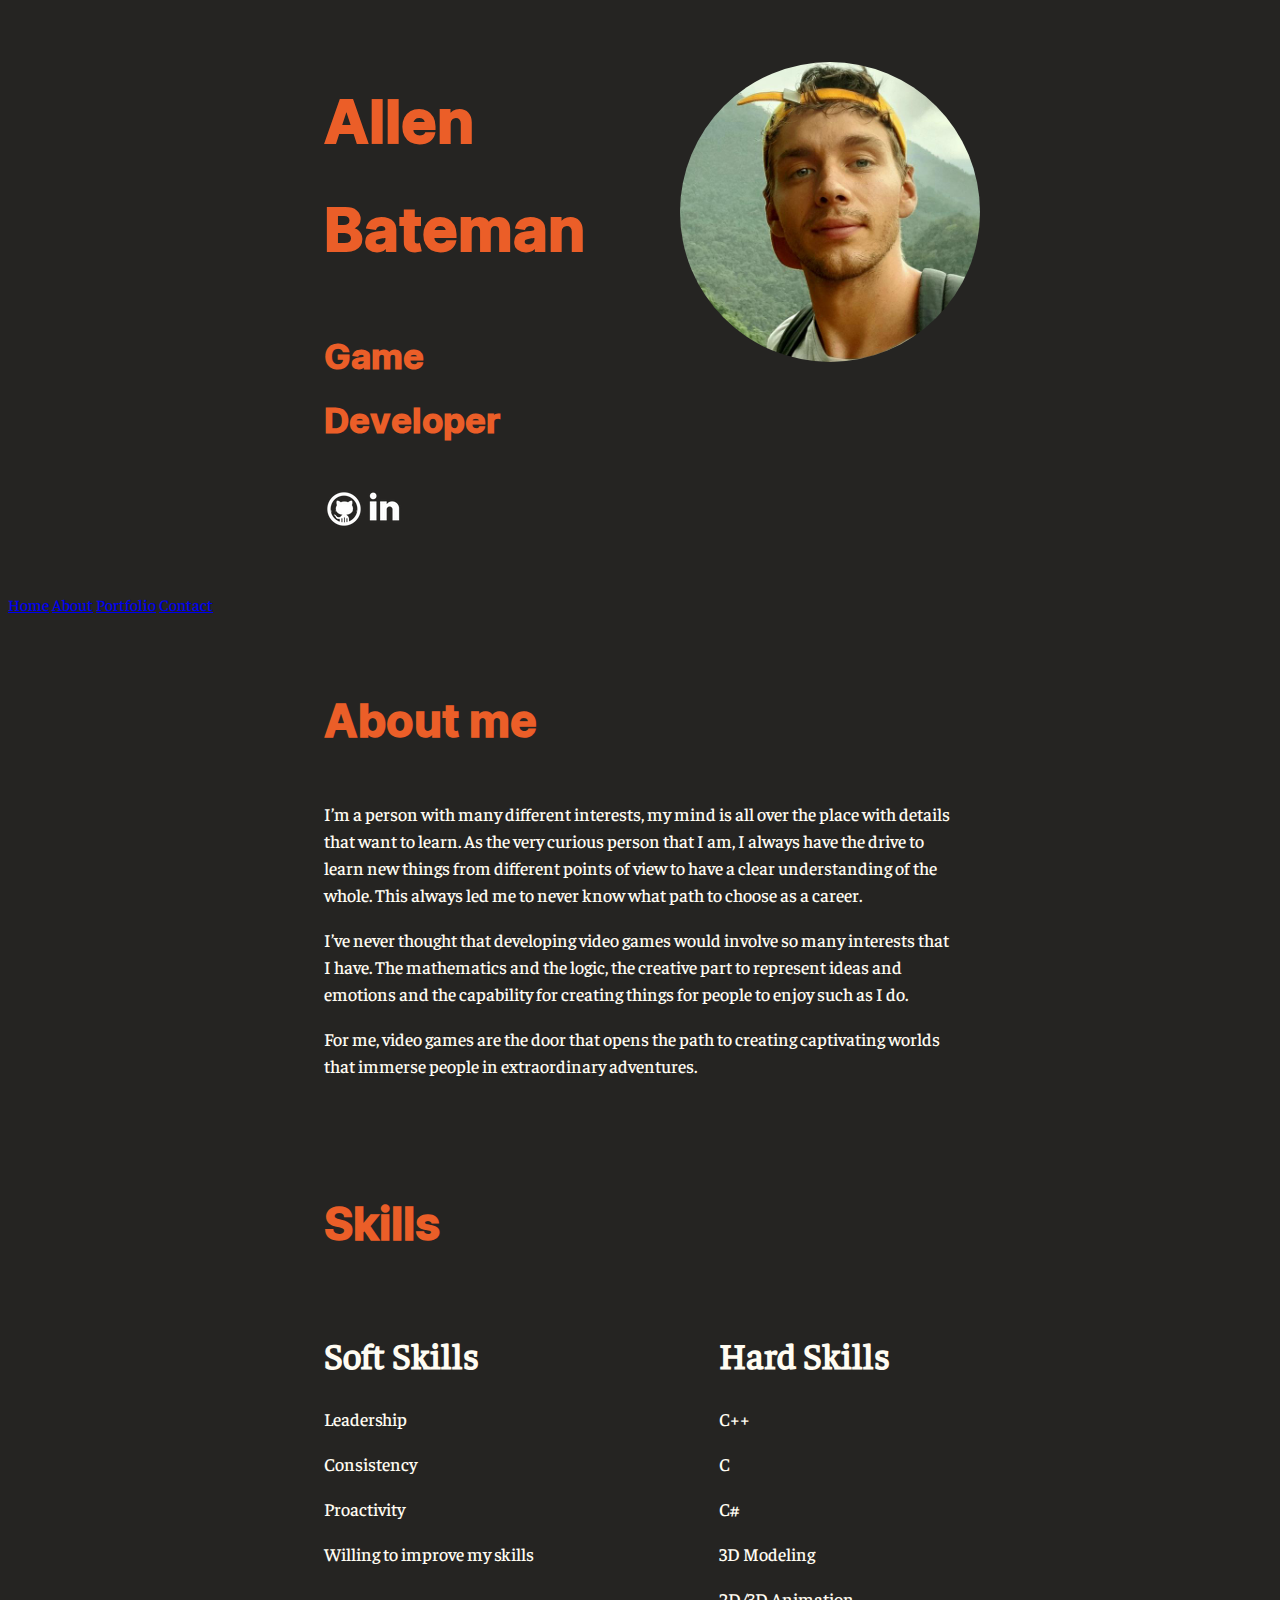
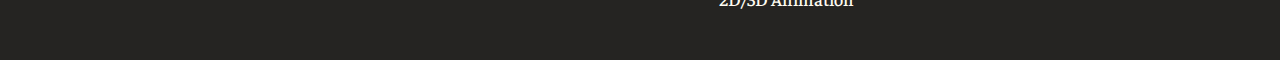
==== about.html @ 44b3e033 "update pages" ====
<!DOCTYPE html>
<html lang="es">
<head>
    <meta charset="UTF-8">
    <meta http-equiv="X-UA-Compatible" content="IE=edge">
    <meta name="viewport" content="width=device-width, initial-scale=1.0">
    <link rel="stylesheet" href="style.css">
    <title>Personal Portfolio</title>
</head>
<body>
<!--<canvas id = game_canvas>
    <img  id = "invader" src="images/Space_Invaders.png">
</canvas>
<script src="scripts/game.js"></script>
-->

<div id = root>
    <div id="header">
        <div class = "title"> 
            <h1>Allen Bateman</h1>
            <h3>Game Developer</h3>
            <div id = "contact">
                <div class = "contact_img"><a href="https://github.com/allenbateman" target="_blank"><img src="images/github.png"></a></div>
                <div class = "contact_img"><a href="https://www.linkedin.com/in/allen-bateman-neubert-b5ba64167" target="_blank"><img src="images/linkedin.png"></a></div>
            </div>
        </div>
        <div id="profile_img"><img src="images/profilepicture.jpg"></div>    

    </div>
    <nav>
        <a href="./index.html">Home</a>
        <a href="./about.html">About</a>
        <a href="./projects.html">Portfolio</a>
        <a href="./contact.html">Contact</a>
      </nav>
    <div id="about_me">
        <div class="title">
            <h2>About me</h2>
        </div>
        <div class="content">
            <p>I’m a person with many different interests, my mind is all over the place with details that want to learn. As the very curious person that  I am, I always have the drive to learn new things from different points of view to have a clear understanding of the whole. This always led me to never know what path to choose as a career.</p>
            <p>I’ve never thought that developing video games would involve so many interests that I have. The mathematics and the logic, the creative part to represent ideas and emotions and the capability for creating things for people to enjoy such as I do.</p>  
            <p> For me, video games are the door that opens the path to creating captivating worlds that immerse people in extraordinary adventures.</p> 
        </div>
    </div>
    <div id = "skills">
        <div class= "title">
            <h2>Skills</h2>
        </div>
        <div class = "skill_content">
            <div class = "skill_set">
                <h1>Soft Skills</h1>
                <p>Leadership</p>
                <p>Consistency</p>
                <p>Proactivity</p>
                <p>Willing to improve my skills</p>
            </div>
            <div class = "skill_set">
                <h1>Hard Skills</h1>
                <p>C++</p>
                <p>C</p>
                <p>C#</p>
                <p>3D Modeling</p>
                <p>2D/3D Animation</p>
            </div>
        </div>
    </div>
</body>
</html>
---- style.css ----
@font-face {
  font-family: 'title_font';
  src: url('../fonts/Konkhmer_Sleokchher/KonkhmerSleokchher-Regular.ttf')  format('truetype')
  
}
@font-face {
  font-family: 'text_font';
  src: url('../fonts/Faustina/Faustina-Medium.ttf') format('truetype')
}

body {
   background: #252422;
    padding: 0;
    font-family: 'text_font', Arial, sans-serif;
    justify-content: center;
    max-width: 100%;
    max-height: 100%;
  }
  #root{
    justify-content: center;
    align-items: center;
  }
  .title{
    margin: 0;
    font-size: 30px;
    color: #eb5e28;
    text-align: left;
    font-family: 'title_font', Arial, sans-serif;
  }
/*----------------------------*/
#header {
    width:50%;  
    margin: 0 auto;
    margin-top: 10px;
    margin-bottom: 10px;
    padding: 20px;
    display: flex;
}

#profile_img  {
    display: flex;
    justify-content: center;
    margin-left: 15%;
    margin-top: 5%;
}
#profile_img img {
    border-radius: 50%;
    width: 300px;
    height: 300px;
   /*border: 1px solid #fffcf2;
    */
}
#contact{
  display: flex;
  height:75px;
  width:150px;
}
.contact_img img{
  height: auto; 
  width: auto; 
  max-width: 75px; 
  max-height: 75px
}
/*----------------------------*/
#about_me {
  width:50%;  
  margin: 0 auto;
  margin-top: 10px;
  margin-bottom: 10px;
  padding: 20px;
  /* background-color: #fffcf2;
  border-radius: 10px;
  box-shadow: 0 10px 15px rgba(0, 0, 0, 0.8); */
}



#about_me p {
    font-size: 18px;
    line-height: 1.5;
    color: #fffcf2;
    font-family: 'text_font', Arial, sans-serif;
}

#skills{
  width:50%;  
  margin: 0 auto;
  margin-top: 10px;
  margin-bottom: 10px;
  padding: 20px;
}

.skill_set{
  font-size: 18px;
  line-height: 1.5;
  color: #fffcf2;
  font-family: 'text_font', Arial, sans-serif;
  width:250px;
}

.skill_content{
  display:grid;
  grid-template-columns: repeat(auto-fit, minmax(150px, 1fr));
  grid-gap: 25%;
}
#portfolio{
  width:50%;  
  margin: 0 auto;
  margin-top: 10px;
  margin-bottom: 10px;
  padding: 20px;
}
/* porject settings*/
#projects_title{
  text-align: center;
  color: #eb5e28;
  font-size: 32px;
  font-family: 'title_font', Arial, sans-serif;
}

#projects {
    grid-template-columns: repeat(auto-fit, minmax(350px, 1fr));
    margin: auto auto;
    display: grid;
    place-items: center;
    grid-gap:20px;    
  }
  
  .project-container {
    display: grid;
    grid-template-columns: 2fr;
    gap: 20px;
  }

.project {
    background-color: #fffcf2;
    height: 80%;
    overflow: hidden;
    border-radius: 10px;
    padding: 20px;
    box-shadow: 0 10px 15px rgba(0, 0, 0, 0.8);
    transition: background-color 0.5s ease, transform 0.3s ease
}

.project:hover {
    transform: translateY(-5px);
    background-color: #ccc5b9;
}
.project_image {
    margin: auto;
    width: 100%;
    height: 45%;
    overflow: hidden;
    display:flex;
    justify-content: center;
    align-items: center;
    object-fit: fill;
    border-radius: 10px;
  }
  
  .project_image img {
    width: 100%;
    height: 100%;
    object-fit: cover;
    object-position: center;
  }
.project .project_details {
    text-align: center;
    max-height: 100%;
}

.project .project_title {
    font-size: 20px;
    color: #303030;
    font-family: 'title_font', Arial, sans-serif;
}
  .project .project_description {
    font-size: 18px;
    word-wrap: break-word; /* Wrap long words to the next line */
    max-width: 100%; /* Set a maximum width for the text */
    max-height: 100%;
    color: #252422;
    line-height: 1.5;
    border-radius: 5px;
    max-height: 200px;
    overflow: auto;
    font-family: 'text_font', Arial, sans-serif;
    scrollbar-width: auto;
    scrollbar-color: transparent transparent;
    padding-right: 16px; /* Add space for scrollbar */
    box-sizing: border-box; /* Include padding in total height */
  }
  
  .project .project_description::-webkit-scrollbar {
    width: 8px; /* Adjust the scrollbar width as needed */
  }
  
  .project .project_description::-webkit-scrollbar-track {
    background-color:#dbdbdb0a; /* Set the scrollbar track color */
  }
  
  .project .project_description::-webkit-scrollbar-thumb {
    background-color: rgba(0, 0, 0, 0.2); /* Set the scrollbar thumb color */
    border-radius: 4px; /* Adjust the thumb border radius as needed */
  }
  
  .project .project_description:hover::-webkit-scrollbar-thumb {
    background-color: rgba(0, 0, 0, 0.4); /* Set the hover state thumb color */
  }
.project h2{
    font-family: 'title_font', Arial, sans-serif;
}
.project a {
    text-decoration: none;
    color:#eb5e28;
    font-family: 'text_font', Arial, sans-serif;
  }
  
  .project a:hover {
    text-decoration: underline;
    color:#eb5e28;
  }
  .project_description::-webkit-scrollbar {
    width: 8px;
    background-color: #f8f8f8;
  }
  
  .project_description::-webkit-scrollbar-thumb {
    background-color: #c4c4c4;
    border-radius: 4px;
  }
  
  .project_description::-webkit-scrollbar-track {
    background-color: #f8f8f8;
    border-radius: 4px;
  }
/*----------------------------*/
#game_canvas {
  position: absolute;
  top: 0;
  left: 0;
  z-index: -1;
  pointer-events: none; /* Prevent canvas from capturing mouse events */
  border: 1px solid #ccc;
  width:100%;
  height:100%;
}
.entity {
  position: absolute;
  border-radius: 50%;
  width: 30px;
  height: 30px;
  background-color: red;
}
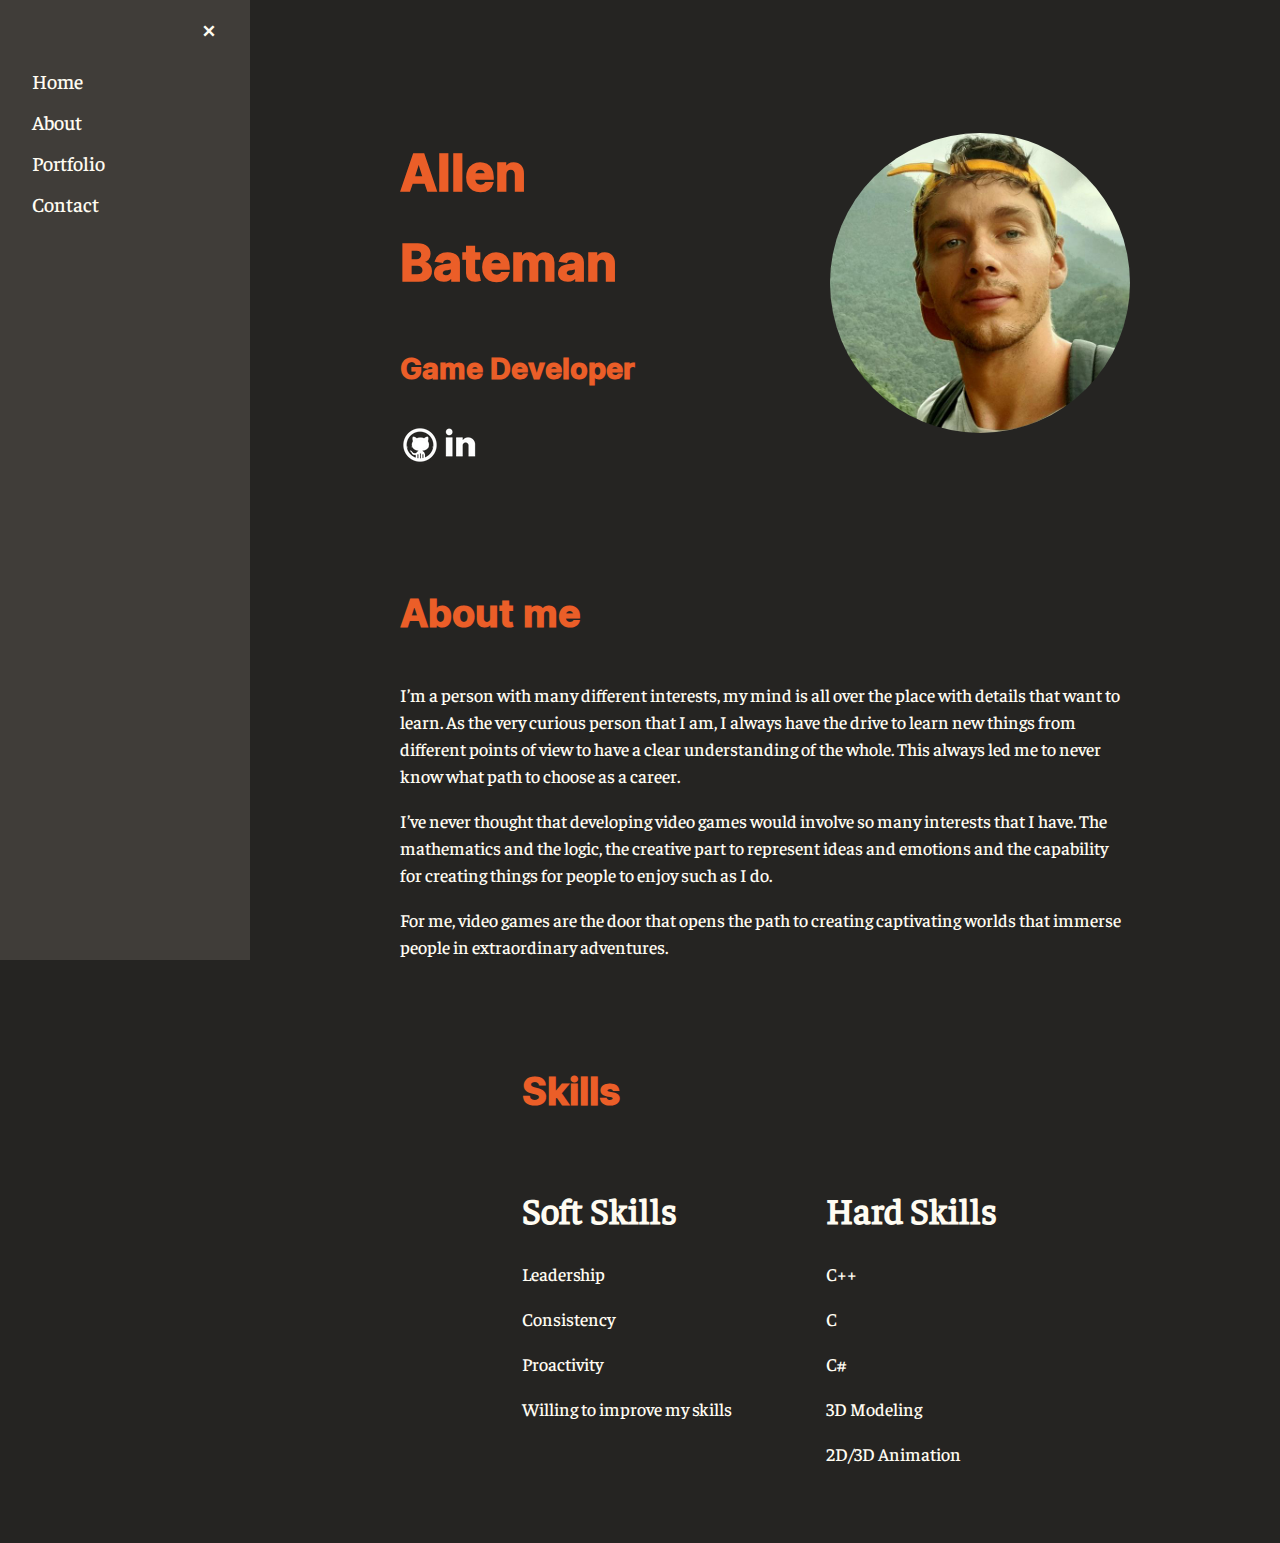
==== commit 2333a293: "side nav update" ====
--- a/about.html
+++ b/about.html
@@ -5,17 +5,22 @@
     <meta http-equiv="X-UA-Compatible" content="IE=edge">
     <meta name="viewport" content="width=device-width, initial-scale=1.0">
     <link rel="stylesheet" href="style.css">
-    <title>Personal Portfolio</title>
+    <title>About</title>
+    <script src="./scripts/ui.js"></script>
 </head>
 <body>
-<!--<canvas id = game_canvas>
-    <img  id = "invader" src="images/Space_Invaders.png">
-</canvas>
-<script src="scripts/game.js"></script>
--->
+    <div id="side_nav" class="sidenav">
+        <a href="javascript:void(0)" class="closebtn" onclick="closeNav()">&times;</a>
+        <a href="./index.html">Home</a>
+        <a href="./about.html">About</a>
+        <a href="./projects.html">Portfolio</a>
+        <a href="./contact.html">Contact</a>
+    </div> 
+
+    <span class="toggleNav" onclick="openNav()">&#9776;</span>
 
 <div id = root>
-    <div id="header">
+<div id="header">
         <div class = "title"> 
             <h1>Allen Bateman</h1>
             <h3>Game Developer</h3>
@@ -27,12 +32,7 @@
         <div id="profile_img"><img src="images/profilepicture.jpg"></div>    
 
     </div>
-    <nav>
-        <a href="./index.html">Home</a>
-        <a href="./about.html">About</a>
-        <a href="./projects.html">Portfolio</a>
-        <a href="./contact.html">Contact</a>
-      </nav>
+
     <div id="about_me">
         <div class="title">
             <h2>About me</h2>
--- a/style.css
+++ b/style.css
@@ -7,7 +7,19 @@
   font-family: 'text_font';
   src: url('../fonts/Faustina/Faustina-Medium.ttf') format('truetype')
 }
-
+@font-face {
+  font-family: 'project_title_font';
+  src: url('../fonts/Bebas_Neue/BebasNeue-Regular.ttf') format('truetype')
+}
+@media screen and (max-width: 700px) {
+  .sidebar {
+    width: 100%;
+    height: auto;
+    position: relative;
+  }
+  .sidebar a {float: left;}
+  div.content {margin-left: 0;}
+}
 body {
    background: #252422;
     padding: 0;
@@ -22,14 +34,63 @@
   }
   .title{
     margin: 0;
-    font-size: 30px;
+    font-size: 25px;
     color: #eb5e28;
     text-align: left;
     font-family: 'title_font', Arial, sans-serif;
   }
+  /*--------------------------------------------*/
+  .toggleNav{
+    font-size:30px;
+    cursor:pointer;
+    color:#eb5e28;
+  }
+  /* The side navigation menu */
+.sidenav {
+  height: 100%; /* 100% Full-height */
+  width: 0; /* 0 width - change this with JavaScript */
+  position: fixed; /* Stay in place */
+  z-index: 1; /* Stay on top */
+  top: 0; /* Stay at the top */
+  left: 0;
+  background-color: #403d39; 
+  overflow-x: hidden; /* Disable horizontal scroll */
+  padding-top: 60px;
+  transition: 0.5s; /* 0.5 second transition effect to slide in the sidenav */
+}
+
+/* The navigation menu links */
+.sidenav a {
+  padding: 8px 8px 8px 32px;
+  text-decoration: none;
+  font-size: 20px;
+  color: #fffcf2;
+  display: block;
+  transition: 0.3s;
+}
+
+/* When you mouse over the navigation links, change their color */
+.sidenav a:hover {
+  color: #eb5e28;
+}
+
+/* Position and style the close button (top right corner) */
+.sidenav .closebtn {
+  position: absolute;
+  top: 0;
+  right: 25px;
+  font-size: 30px;
+  margin-left: 50px;
+}
+
+/* Style page content - use this if you want to push the page content to the right when you open the side navigation */
+#root {
+  transition: margin-left .5s;
+  padding: 20px;
+}
 /*----------------------------*/
 #header {
-    width:50%;  
+    width:75%;  
     margin: 0 auto;
     margin-top: 10px;
     margin-bottom: 10px;
@@ -47,9 +108,7 @@
     border-radius: 50%;
     width: 300px;
     height: 300px;
-   /*border: 1px solid #fffcf2;
-    */
-}
+  }
 #contact{
   display: flex;
   height:75px;
@@ -63,17 +122,12 @@
 }
 /*----------------------------*/
 #about_me {
-  width:50%;  
+  width:75%;  
   margin: 0 auto;
   margin-top: 10px;
   margin-bottom: 10px;
   padding: 20px;
-  /* background-color: #fffcf2;
-  border-radius: 10px;
-  box-shadow: 0 10px 15px rgba(0, 0, 0, 0.8); */
-}
-
-
+}
 
 #about_me p {
     font-size: 18px;
@@ -104,7 +158,7 @@
   grid-gap: 25%;
 }
 #portfolio{
-  width:50%;  
+  width:75%;  
   margin: 0 auto;
   margin-top: 10px;
   margin-bottom: 10px;
@@ -115,7 +169,6 @@
   text-align: center;
   color: #eb5e28;
   font-size: 32px;
-  font-family: 'title_font', Arial, sans-serif;
 }
 
 #projects {
@@ -133,7 +186,7 @@
   }
 
 .project {
-    background-color: #fffcf2;
+    background-color: #ccc5b9;
     height: 80%;
     overflow: hidden;
     border-radius: 10px;
@@ -144,7 +197,7 @@
 
 .project:hover {
     transform: translateY(-5px);
-    background-color: #ccc5b9;
+    background-color: #fffcf2;
 }
 .project_image {
     margin: auto;
@@ -172,7 +225,7 @@
 .project .project_title {
     font-size: 20px;
     color: #303030;
-    font-family: 'title_font', Arial, sans-serif;
+    font-family: 'project_title_font', Arial, sans-serif;
 }
   .project .project_description {
     font-size: 18px;
@@ -208,7 +261,7 @@
     background-color: rgba(0, 0, 0, 0.4); /* Set the hover state thumb color */
   }
 .project h2{
-    font-family: 'title_font', Arial, sans-serif;
+    font-family: 'project_title_font', Arial, sans-serif;
 }
 .project a {
     text-decoration: none;
@@ -233,22 +286,4 @@
   .project_description::-webkit-scrollbar-track {
     background-color: #f8f8f8;
     border-radius: 4px;
-  }
-/*----------------------------*/
-#game_canvas {
-  position: absolute;
-  top: 0;
-  left: 0;
-  z-index: -1;
-  pointer-events: none; /* Prevent canvas from capturing mouse events */
-  border: 1px solid #ccc;
-  width:100%;
-  height:100%;
-}
-.entity {
-  position: absolute;
-  border-radius: 50%;
-  width: 30px;
-  height: 30px;
-  background-color: red;
-}
+  }